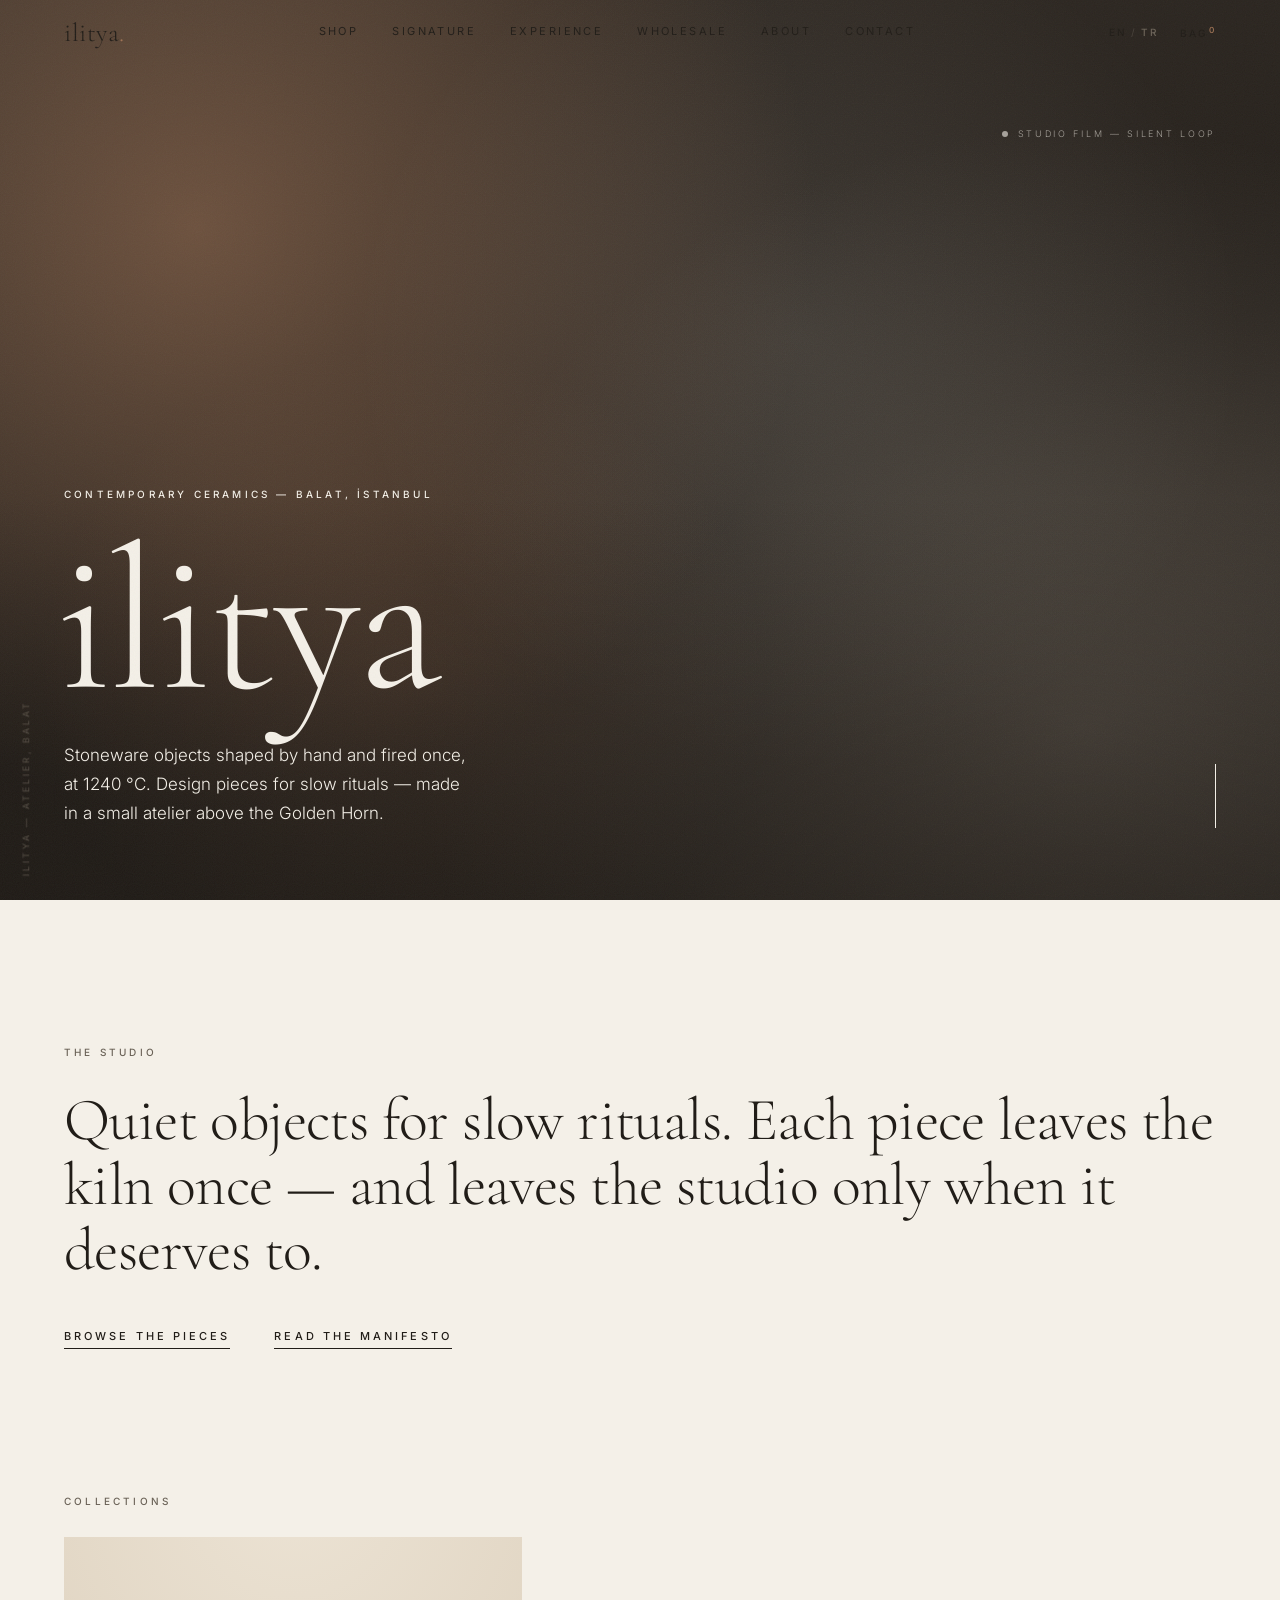
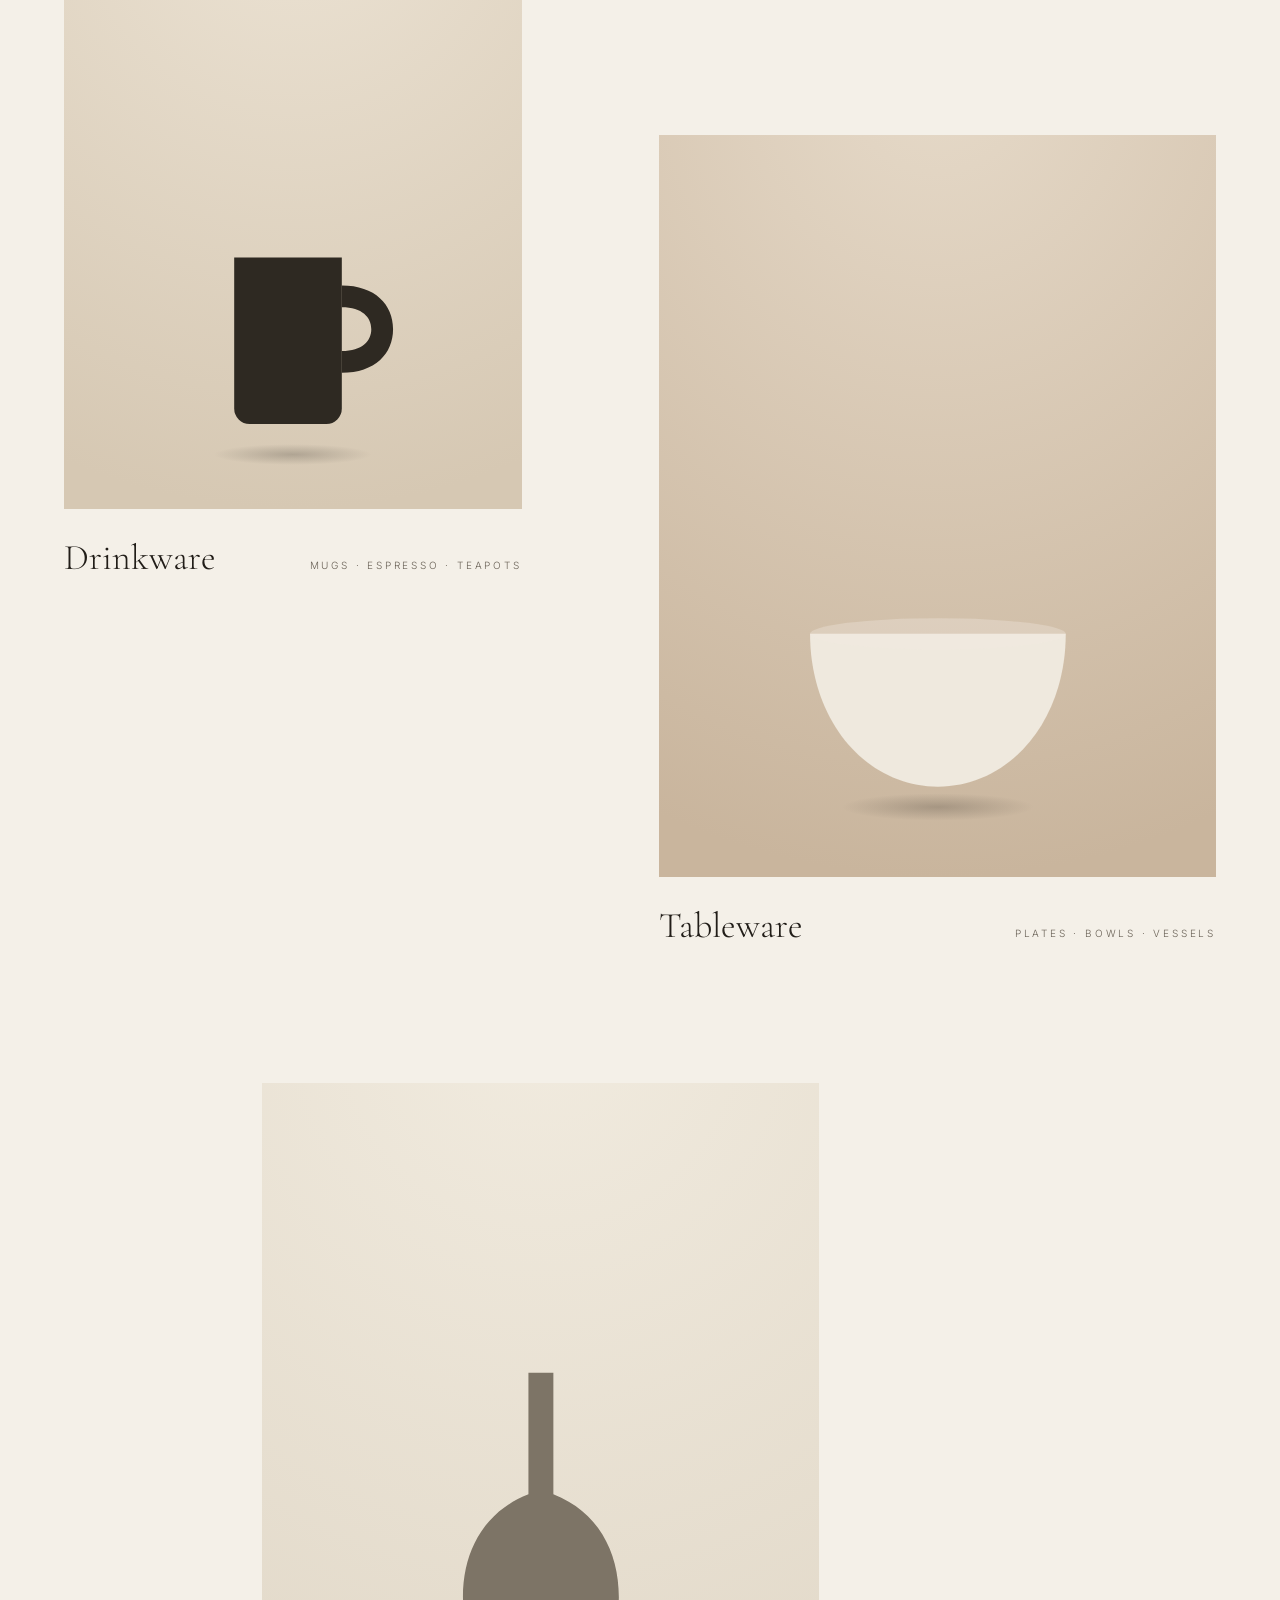
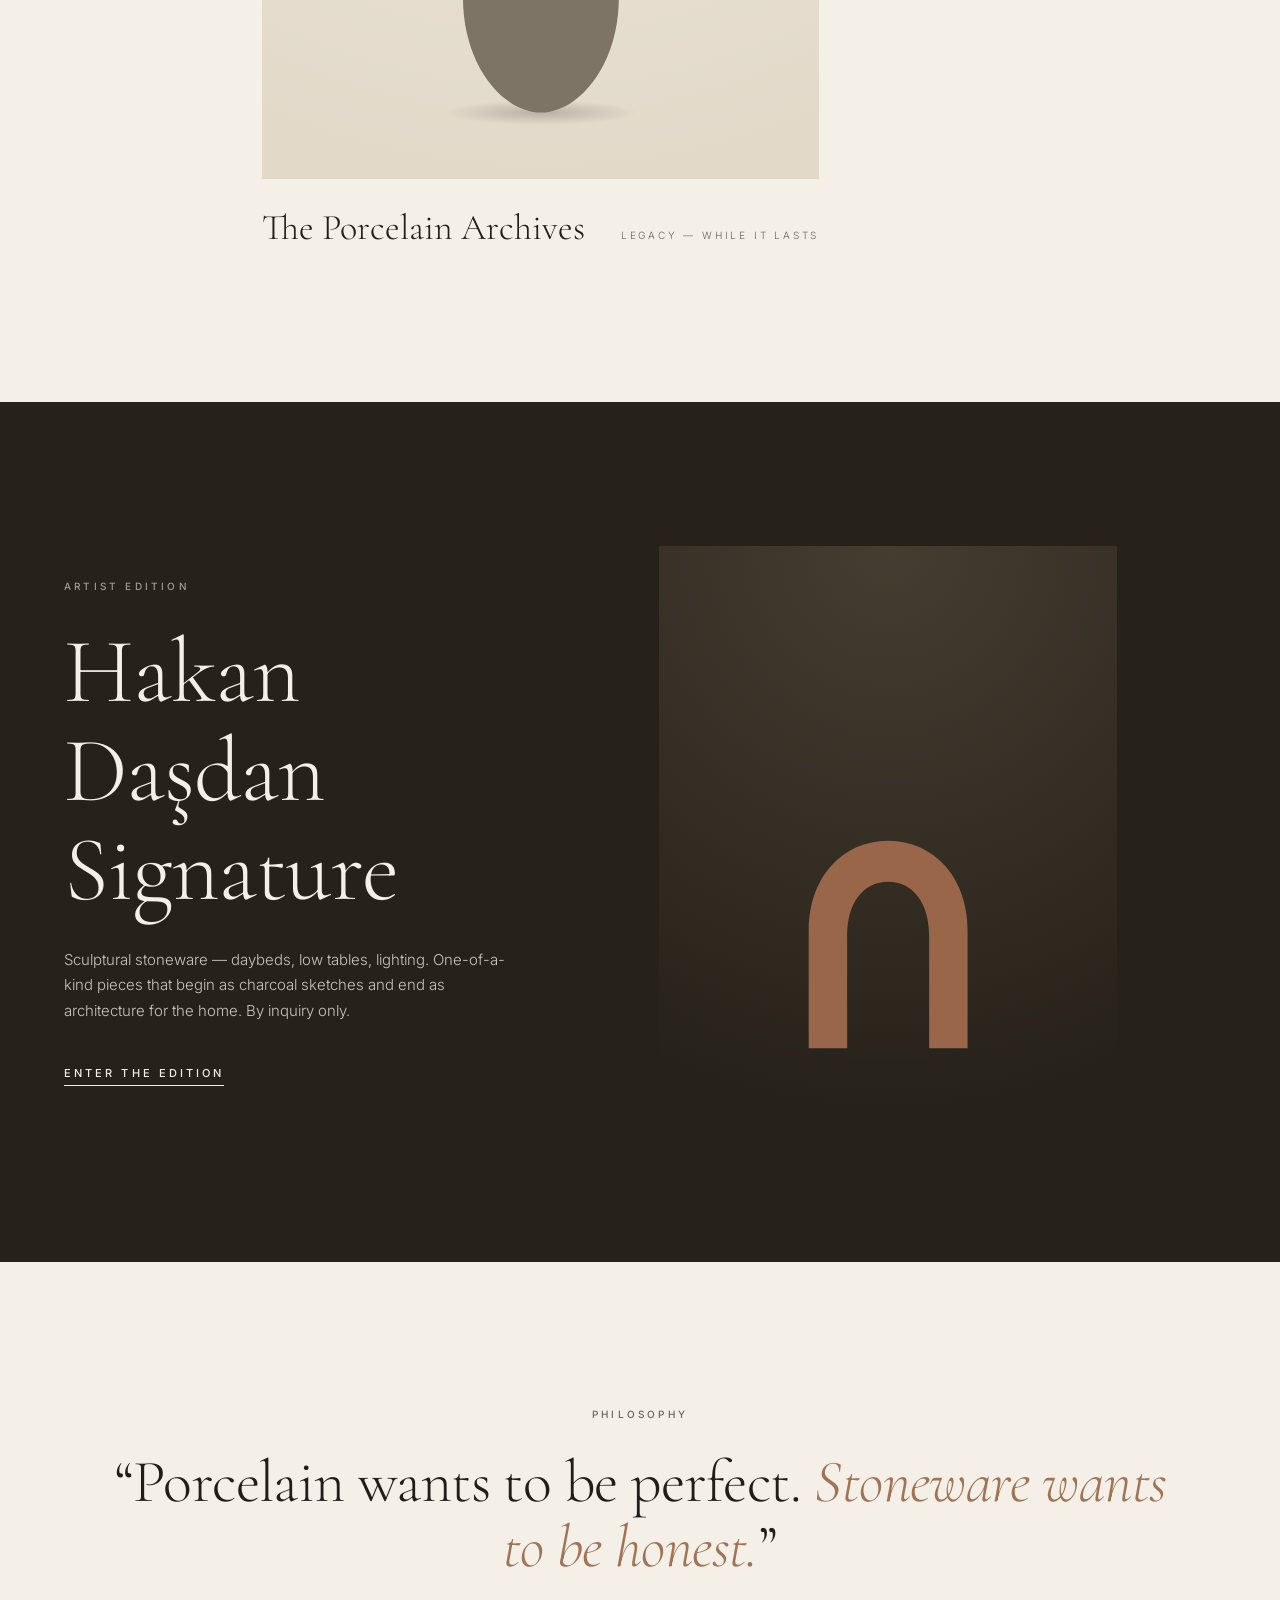
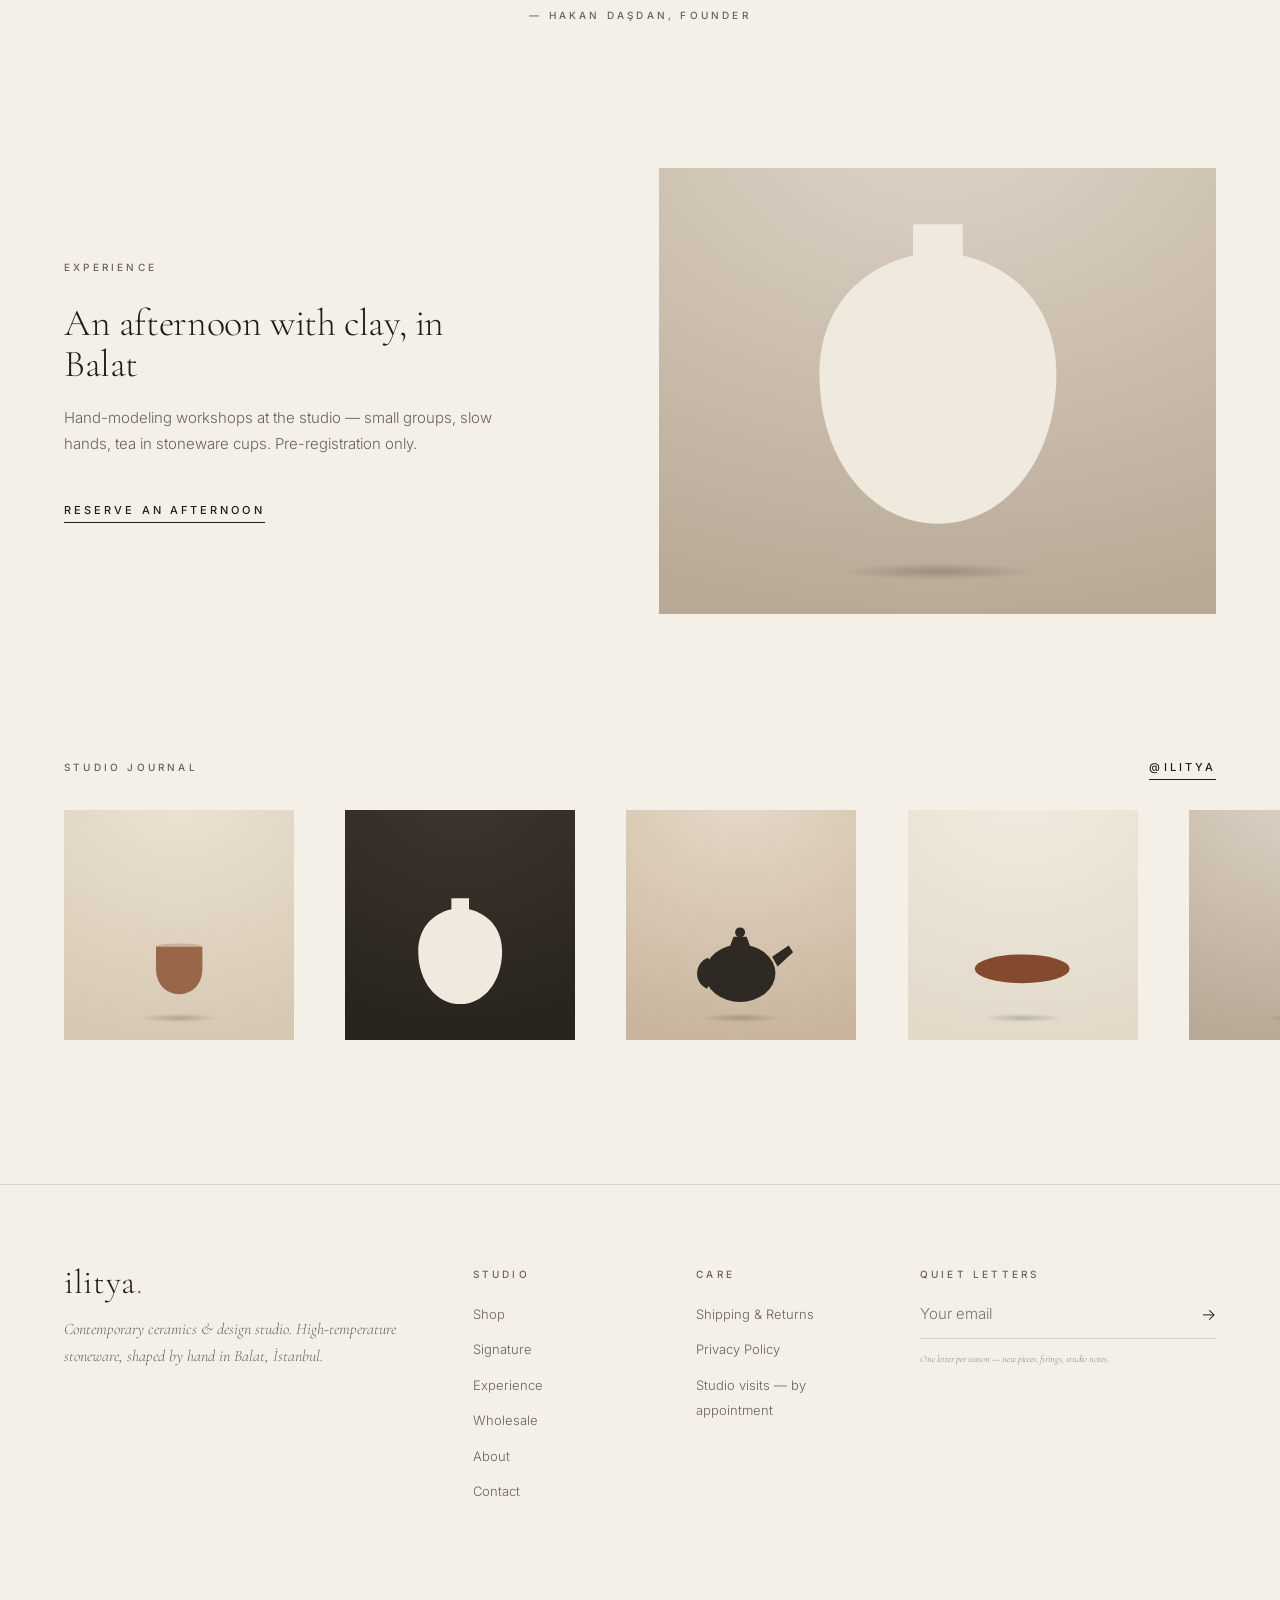
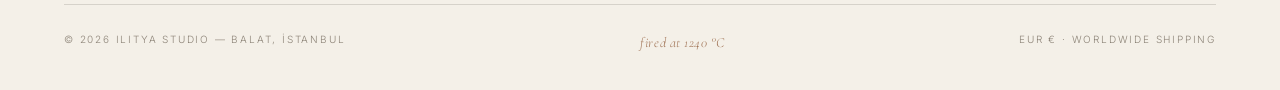
==== index.html @ 07dd9ddc "ilitya prototype — Japandi static site with custom cursor, scroll reveal, asymmetric shop grid Co-Au" ====
<!DOCTYPE html>
<html lang="en">
<head>
  <meta charset="utf-8">
  <meta name="viewport" content="width=device-width, initial-scale=1">
  <title>ilitya | Contemporary Ceramics &amp; Design Studio</title>
  <meta name="description" content="ilitya is a contemporary ceramics and design studio in Balat, İstanbul. High-temperature stoneware, shaped by hand and fired at 1240°C.">
  <link rel="icon" href="data:image/svg+xml,%3Csvg xmlns='http://www.w3.org/2000/svg' viewBox='0 0 64 64'%3E%3Crect width='64' height='64' rx='14' fill='%23211d18'/%3E%3Ccircle cx='32' cy='17' r='5' fill='%23f4f0e8'/%3E%3Crect x='27' y='29' width='10' height='23' rx='5' fill='%23f4f0e8'/%3E%3C/svg%3E">
  <link rel="preconnect" href="https://fonts.googleapis.com">
  <link rel="preconnect" href="https://fonts.gstatic.com" crossorigin>
  <link href="https://fonts.googleapis.com/css2?family=Cormorant+Garamond:ital,wght@0,300;0,400;0,500;1,300;1,400&family=Inter:wght@300;400;500&display=swap" rel="stylesheet">
  <link rel="stylesheet" href="css/style.css">
</head>
<body>

  <!-- vessel silhouettes — placeholder "photography", swap for real images later -->
  <svg width="0" height="0" style="position:absolute" aria-hidden="true">
    <defs>
      <symbol id="v-jar" viewBox="0 0 200 240"><path d="M84 22h32v20c38 9 60 38 60 76 0 56-34 96-76 96s-76-40-76-96c0-38 22-67 60-76z"/></symbol>
      <symbol id="v-bottle" viewBox="0 0 200 240"><path d="M92 12h16v78c28 11 42 36 42 66 0 44-26 74-50 74s-50-30-50-74c0-30 14-55 42-66z"/></symbol>
      <symbol id="v-bowl" viewBox="0 0 200 240"><path d="M18 116h164c0 56-36 98-82 98s-82-42-82-98z"/><ellipse cx="100" cy="116" rx="82" ry="10" opacity=".35"/></symbol>
      <symbol id="v-mug" viewBox="0 0 200 240"><path d="M54 76h84v118a12 12 0 0 1-12 12H66a12 12 0 0 1-12-12z"/><path d="M138 98c26 0 40 15 40 34s-14 34-40 34v-17c16 0 23-8 23-17s-7-17-23-17z"/></symbol>
      <symbol id="v-cup" viewBox="0 0 200 240"><path d="M58 110h84v40c0 28-18 46-42 46s-42-18-42-46z"/><ellipse cx="100" cy="110" rx="42" ry="6" opacity=".3"/></symbol>
      <symbol id="v-teapot" viewBox="0 0 200 240"><ellipse cx="98" cy="158" rx="64" ry="52"/><path d="M86 92h24l8 22H78z"/><circle cx="98" cy="84" r="9"/><path d="M156 128l30-20 8 12-28 26z"/><path d="M40 130c-24 8-28 44-2 56l8-13c-14-9-12-28 2-31z"/></symbol>
      <symbol id="v-plate" viewBox="0 0 200 240"><ellipse cx="100" cy="150" rx="86" ry="26"/><ellipse cx="100" cy="146" rx="52" ry="14" opacity=".3"/></symbol>
      <symbol id="v-arch" viewBox="0 0 200 240"><path d="M38 218v-92c0-42 27-70 62-70s62 28 62 70v92h-30v-88c0-26-13-42-32-42s-32 16-32 42v88z"/></symbol>
      <symbol id="v-totem" viewBox="0 0 200 240"><circle cx="100" cy="56" r="28"/><ellipse cx="100" cy="126" rx="44" ry="32"/><path d="M56 172h88l-12 54H68z"/></symbol>
      <symbol id="v-lamp" viewBox="0 0 200 240"><path d="M62 48h76l18 62H44z"/><rect x="93" y="110" width="14" height="76"/><path d="M58 186h84v16H58z"/></symbol>
      <symbol id="v-table" viewBox="0 0 200 240"><ellipse cx="100" cy="118" rx="20" ry="10"/><path d="M20 130h160v18H20z"/><rect x="38" y="148" width="16" height="60"/><rect x="146" y="148" width="16" height="60"/></symbol>
    </defs>
  </svg>

  <header class="site-header">
    <a class="brand" href="index.html">ilitya<i>.</i></a>
    <nav class="site-nav" aria-label="Primary">
      <a href="shop.html">Shop</a>
      <a href="signature.html">Signature</a>
      <a href="experience.html">Experience</a>
      <a href="wholesale.html">Wholesale</a>
      <a href="about.html">About</a>
      <a href="contact.html">Contact</a>
    </nav>
    <div class="header-right">
      <button class="lang" aria-label="Dili Türkçe olarak değiştir"><span class="on">EN</span><span class="sep">/</span><span>TR</span></button>
      <a class="bag" href="shop.html" aria-label="Bag, 0 items">Bag<sup>0</sup></a>
      <button class="menu-btn" aria-label="Menu" aria-expanded="false"><span></span><span></span></button>
    </div>
  </header>

  <div class="corner-mark">ilitya — atelier, balat</div>

  <main>

    <!-- hero: silent slow-motion studio film (CSS stand-in — replace the
         .hero-media layers with <video muted autoplay loop playsinline>) -->
    <section class="hero">
      <div class="hero-media" aria-hidden="true">
        <div class="layer l1"></div>
        <div class="layer l2"></div>
      </div>
      <span class="film-note">Studio film — silent loop</span>
      <div class="hero-inner">
        <span class="label kicker" data-reveal>Contemporary ceramics — Balat, İstanbul</span>
        <h1 data-reveal data-delay="150">ilitya</h1>
        <p class="hero-line" data-reveal data-delay="300">Stoneware objects shaped by hand and fired once, at 1240&nbsp;°C. Design pieces for slow rituals — made in a small atelier above the Golden Horn.</p>
      </div>
      <span class="scroll-hint" aria-hidden="true"></span>
    </section>

    <section class="section wrap">
      <span class="label kicker" data-reveal>The studio</span>
      <p class="display-m serif measure" data-reveal>Quiet objects for slow rituals. Each piece leaves the kiln once — and leaves the studio only when it deserves to.</p>
      <div class="cta-row" data-reveal data-delay="120">
        <a class="lnk" data-cursor="Explore" href="shop.html">Browse the pieces</a>
        <a class="lnk" data-cursor="Read" href="about.html">Read the manifesto</a>
      </div>
    </section>

    <section class="section wrap" style="padding-top:0">
      <span class="label kicker" data-reveal>Collections</span>
      <div class="collections">
        <a class="collection-card" data-cursor="View" href="shop.html" data-reveal>
          <figure>
            <span class="ph r-45 t2 c-ink" role="img" aria-label="handmade-stoneware-mug-drinkware-balat-istanbul"><svg viewBox="0 0 200 240" aria-hidden="true"><use href="#v-mug"/></svg></span>
            <figcaption><span class="name">Drinkware</span><span class="count">Mugs · Espresso · Teapots</span></figcaption>
          </figure>
        </a>
        <a class="collection-card" data-cursor="View" href="shop.html" data-reveal>
          <figure>
            <span class="ph r-34 t3 c-bone" role="img" aria-label="handmade-stoneware-serving-bowl-tableware-balat-istanbul"><svg viewBox="0 0 200 240" aria-hidden="true"><use href="#v-bowl"/></svg></span>
            <figcaption><span class="name">Tableware</span><span class="count">Plates · Bowls · Vessels</span></figcaption>
          </figure>
        </a>
        <a class="collection-card" data-cursor="View" href="shop.html" data-reveal>
          <figure>
            <span class="ph r-45 t1 c-stone" role="img" aria-label="porcelain-archive-bottle-vase-limited-stock-istanbul"><svg viewBox="0 0 200 240" aria-hidden="true"><use href="#v-bottle"/></svg></span>
            <figcaption><span class="name">The Porcelain Archives</span><span class="count">Legacy — while it lasts</span></figcaption>
          </figure>
        </a>
      </div>
    </section>

    <section class="band">
      <div class="band-grid wrap">
        <div class="band-copy" data-reveal>
          <span class="label kicker">Artist edition</span>
          <h2 class="display-l">Hakan Daşdan<br>Signature</h2>
          <p>Sculptural stoneware — daybeds, low tables, lighting. One-of-a-kind pieces that begin as charcoal sketches and end as architecture for the home. By inquiry only.</p>
          <a class="lnk" data-cursor="Explore" href="signature.html">Enter the edition</a>
        </div>
        <a class="band-fig" data-cursor="Explore" href="signature.html" data-reveal data-delay="150">
          <span class="ph r-45 c-clay" role="img" aria-label="hakan-dasdan-signature-stoneware-arch-sculpture-balat-istanbul"><svg viewBox="0 0 200 240" aria-hidden="true"><use href="#v-arch"/></svg></span>
        </a>
      </div>
    </section>

    <section class="section wrap quote">
      <span class="label kicker" data-reveal>Philosophy</span>
      <p class="display-m serif" data-reveal>“Porcelain wants to be perfect. <em>Stoneware wants to be honest.</em>”</p>
      <p class="who label" data-reveal data-delay="120">— Hakan Daşdan, founder</p>
    </section>

    <div class="ed-row alt">
      <a class="ed-fig piece-fig" data-cursor="Visit" href="experience.html" data-reveal>
        <span class="ph r-54 t4 c-bone" role="img" aria-label="hand-modeling-ceramics-workshop-balat-istanbul"><svg viewBox="0 0 200 240" aria-hidden="true"><use href="#v-jar"/></svg></span>
      </a>
      <div class="ed-copy" data-reveal data-delay="120">
        <span class="label kicker">Experience</span>
        <h2 class="display-s serif">An afternoon with clay, in Balat</h2>
        <p>Hand-modeling workshops at the studio — small groups, slow hands, tea in stoneware cups. Pre-registration only.</p>
        <div class="cta-row"><a class="lnk" data-cursor="Visit" href="experience.html">Reserve an afternoon</a></div>
      </div>
    </div>

    <section class="ig">
      <div class="ig-head">
        <span class="label">Studio journal</span>
        <a class="lnk" data-cursor="Open" href="https://instagram.com/ilitya" target="_blank" rel="noopener">@ilitya</a>
      </div>
      <div class="ig-strip">
        <span class="ph t2 c-clay" role="img" aria-label="stoneware-glaze-test-tiles-ilitya-studio" data-reveal><svg viewBox="0 0 200 240" aria-hidden="true"><use href="#v-cup"/></svg></span>
        <span class="ph t6 c-bone" role="img" aria-label="kiln-firing-night-1240-degrees-balat" data-reveal data-delay="80"><svg viewBox="0 0 200 240" aria-hidden="true"><use href="#v-jar"/></svg></span>
        <span class="ph t3 c-ink" role="img" aria-label="hand-thrown-stoneware-teapot-in-progress" data-reveal data-delay="160"><svg viewBox="0 0 200 240" aria-hidden="true"><use href="#v-teapot"/></svg></span>
        <span class="ph t1 c-rust" role="img" aria-label="stoneware-plates-drying-on-shelf-istanbul" data-reveal data-delay="240"><svg viewBox="0 0 200 240" aria-hidden="true"><use href="#v-plate"/></svg></span>
        <span class="ph t4 c-bone" role="img" aria-label="charcoal-sketch-of-stoneware-totem" data-reveal data-delay="320"><svg viewBox="0 0 200 240" aria-hidden="true"><use href="#v-totem"/></svg></span>
        <span class="ph t2 c-olive" role="img" aria-label="stoneware-carafe-olive-glaze-balat-studio" data-reveal data-delay="400"><svg viewBox="0 0 200 240" aria-hidden="true"><use href="#v-bottle"/></svg></span>
      </div>
    </section>

  </main>

  <footer class="site-footer">
    <div class="footer-grid">
      <div class="footer-brand">
        <a class="brand" href="index.html">ilitya<i>.</i></a>
        <p>Contemporary ceramics &amp; design studio. High-temperature stoneware, shaped by hand in Balat, İstanbul.</p>
      </div>
      <nav class="f-col" aria-label="Studio">
        <span class="label">Studio</span>
        <ul>
          <li><a href="shop.html">Shop</a></li>
          <li><a href="signature.html">Signature</a></li>
          <li><a href="experience.html">Experience</a></li>
          <li><a href="wholesale.html">Wholesale</a></li>
          <li><a href="about.html">About</a></li>
          <li><a href="contact.html">Contact</a></li>
        </ul>
      </nav>
      <nav class="f-col" aria-label="Care">
        <span class="label">Care</span>
        <ul>
          <li><a href="#">Shipping &amp; Returns</a></li>
          <li><a href="#">Privacy Policy</a></li>
          <li><a href="contact.html">Studio visits — by appointment</a></li>
        </ul>
      </nav>
      <div class="newsletter">
        <label class="label" for="nl">Quiet letters</label>
        <form data-proto>
          <div class="nl-row">
            <input id="nl" type="email" placeholder="Your email" required>
            <button aria-label="Subscribe">&rarr;</button>
          </div>
          <small class="form-note">One letter per season — new pieces, firings, studio notes.</small>
        </form>
      </div>
    </div>
    <div class="footer-base">
      <span>© <span data-year>2026</span> ilitya studio — Balat, İstanbul</span>
      <span class="sig">fired at 1240 °C</span>
      <span>EUR € · Worldwide shipping</span>
    </div>
  </footer>

  <script src="js/analytics.js"></script>
  <script src="js/main.js"></script>
</body>
</html>
---- css/style.css ----
/* ============================================================
   ilitya — contemporary ceramics & design studio
   Japandi / quiet luxury · mobile-first prototype stylesheet
   ============================================================ */

:root {
  --bone: #f4f0e8;
  --bone-2: #ece6da;
  --paper: #f1ece1;
  --ink: #211d18;
  --ink-soft: #6a6257;
  --clay: #a07355;
  --stone: #8d8478;
  --line: rgba(33, 29, 24, 0.14);

  --serif: "Cormorant Garamond", "Times New Roman", Georgia, serif;
  --sans: "Inter", system-ui, -apple-system, sans-serif;

  --ease: cubic-bezier(0.22, 0.61, 0.21, 1);
  --gutter: clamp(20px, 5vw, 72px);
  --section: clamp(96px, 16vh, 200px);
}

/* ---------- reset ---------- */

*, *::before, *::after { box-sizing: border-box; margin: 0; padding: 0; }

html {
  scroll-behavior: smooth;
  -webkit-text-size-adjust: 100%;
}

body {
  font-family: var(--sans);
  font-weight: 300;
  font-size: 15px;
  line-height: 1.7;
  color: var(--ink);
  background: var(--bone);
  -webkit-font-smoothing: antialiased;
  overflow-x: hidden;
}

/* film-grain wash over everything */
body::after {
  content: "";
  position: fixed;
  inset: 0;
  z-index: 200;
  pointer-events: none;
  opacity: 0.05;
  background-image: url("data:image/svg+xml,%3Csvg xmlns='http://www.w3.org/2000/svg' width='160' height='160'%3E%3Cfilter id='n'%3E%3CfeTurbulence type='fractalNoise' baseFrequency='0.9' numOctaves='2'/%3E%3C/filter%3E%3Crect width='160' height='160' filter='url(%23n)'/%3E%3C/svg%3E");
}

img, svg, video { display: block; max-width: 100%; }

a {
  color: inherit;
  text-decoration: none;
}

button {
  font: inherit;
  color: inherit;
  background: none;
  border: 0;
  cursor: pointer;
}

::selection { background: var(--clay); color: var(--bone); }

/* ---------- type ---------- */

h1, h2, h3, .serif {
  font-family: var(--serif);
  font-weight: 300;
  line-height: 1.08;
  letter-spacing: -0.01em;
}

.display-xl { font-size: clamp(44px, 11vw, 130px); }
.display-l  { font-size: clamp(36px, 7.5vw, 92px); }
.display-m  { font-size: clamp(28px, 5vw, 60px); }
.display-s  { font-size: clamp(22px, 3.4vw, 38px); }

.label {
  font-family: var(--sans);
  font-size: 10px;
  font-weight: 500;
  letter-spacing: 0.32em;
  text-transform: uppercase;
  color: var(--ink-soft);
}

.lede {
  font-family: var(--serif);
  font-size: clamp(19px, 2.6vw, 27px);
  font-style: italic;
  line-height: 1.5;
  color: var(--ink-soft);
}

.measure { max-width: 34em; }

/* animated underline link */
.lnk {
  position: relative;
  display: inline-block;
  padding-bottom: 3px;
  font-size: 11px;
  font-weight: 500;
  letter-spacing: 0.28em;
  text-transform: uppercase;
}
.lnk::after {
  content: "";
  position: absolute;
  left: 0; bottom: 0;
  width: 100%; height: 1px;
  background: currentColor;
  transform-origin: left;
  transition: transform 0.5s var(--ease);
}
.lnk:hover::after { transform: scaleX(0.4); }

/* ---------- layout primitives ---------- */

.wrap { padding-left: var(--gutter); padding-right: var(--gutter); }
.section { padding-top: var(--section); padding-bottom: var(--section); }
.section-tight { padding-top: calc(var(--section) * 0.55); padding-bottom: calc(var(--section) * 0.55); }

.kicker { display: block; margin-bottom: clamp(20px, 3vh, 36px); }

hr.quiet {
  border: 0;
  border-top: 1px solid var(--line);
  margin: 0 var(--gutter);
}

/* ---------- header ---------- */

.site-header {
  position: fixed;
  top: 0; left: 0; right: 0;
  z-index: 100;
  display: flex;
  align-items: center;
  justify-content: space-between;
  gap: 24px;
  padding: 20px var(--gutter);
  transition: background 0.5s var(--ease), padding 0.5s var(--ease), box-shadow 0.5s var(--ease);
}
.site-header.is-scrolled {
  padding-top: 12px;
  padding-bottom: 12px;
  background: color-mix(in srgb, var(--bone) 88%, transparent);
  -webkit-backdrop-filter: blur(14px);
  backdrop-filter: blur(14px);
}

.brand {
  font-family: var(--serif);
  font-size: 26px;
  letter-spacing: 0.02em;
  line-height: 1;
}
.brand i {
  font-style: normal;
  color: var(--clay);
}

.site-nav { display: none; }

.header-right {
  display: flex;
  align-items: center;
  gap: 22px;
}

.lang {
  font-size: 10px;
  font-weight: 500;
  letter-spacing: 0.2em;
  color: var(--ink-soft);
}
.lang .on { color: var(--ink); }
.lang .sep { margin: 0 4px; opacity: 0.4; }

.bag {
  font-size: 10px;
  font-weight: 500;
  letter-spacing: 0.2em;
  text-transform: uppercase;
}
.bag sup { color: var(--clay); margin-left: 2px; }

.menu-btn {
  position: relative;
  z-index: 110;
  width: 30px;
  height: 16px;
  display: grid;
  align-content: space-between;
}
.menu-btn span {
  display: block;
  height: 1px;
  background: var(--ink);
  transition: transform 0.45s var(--ease);
  transform-origin: center;
}
.nav-open .menu-btn span:first-child { transform: translateY(7.5px) rotate(45deg); }
.nav-open .menu-btn span:last-child  { transform: translateY(-7.5px) rotate(-45deg); }

/* mobile nav overlay */
@media (max-width: 919px) {
  .site-nav {
    position: fixed;
    inset: 0;
    z-index: 105;
    display: flex;
    flex-direction: column;
    justify-content: center;
    gap: 6px;
    padding: 0 var(--gutter);
    background: var(--bone);
    opacity: 0;
    visibility: hidden;
    transition: opacity 0.5s var(--ease), visibility 0.5s;
  }
  .nav-open .site-nav { opacity: 1; visibility: visible; }
  .site-nav a {
    font-family: var(--serif);
    font-size: clamp(34px, 9vw, 52px);
    line-height: 1.25;
    opacity: 0;
    transform: translateY(18px);
    transition: opacity 0.6s var(--ease), transform 0.6s var(--ease);
  }
  .nav-open .site-nav a { opacity: 1; transform: none; }
  .nav-open .site-nav a:nth-child(2) { transition-delay: 0.05s; }
  .nav-open .site-nav a:nth-child(3) { transition-delay: 0.1s; }
  .nav-open .site-nav a:nth-child(4) { transition-delay: 0.15s; }
  .nav-open .site-nav a:nth-child(5) { transition-delay: 0.2s; }
  .nav-open .site-nav a:nth-child(6) { transition-delay: 0.25s; }
  .site-nav a[aria-current="page"] { color: var(--clay); }
  .nav-open { overflow: hidden; }
}

@media (min-width: 920px) {
  .menu-btn { display: none; }
  .site-nav {
    display: flex;
    gap: 34px;
  }
  .site-nav a {
    font-size: 11px;
    font-weight: 400;
    letter-spacing: 0.22em;
    text-transform: uppercase;
    position: relative;
    padding-bottom: 3px;
  }
  .site-nav a::after {
    content: "";
    position: absolute;
    left: 0; bottom: 0;
    width: 100%; height: 1px;
    background: currentColor;
    transform: scaleX(0);
    transform-origin: left;
    transition: transform 0.4s var(--ease);
  }
  .site-nav a:hover::after,
  .site-nav a[aria-current="page"]::after { transform: scaleX(1); }
}

/* corner signature mark (de cotiis nod) — desktop only */
.corner-mark {
  position: fixed;
  left: 18px;
  bottom: 24px;
  z-index: 90;
  display: none;
  writing-mode: vertical-rl;
  transform: rotate(180deg);
  font-size: 9px;
  font-weight: 500;
  letter-spacing: 0.34em;
  text-transform: uppercase;
  color: var(--ink-soft);
  opacity: 0.65;
}
@media (min-width: 1100px) { .corner-mark { display: block; } }

/* ---------- custom cursor ---------- */

.cursor {
  position: fixed;
  top: 0; left: 0;
  z-index: 300;
  pointer-events: none;
  display: none;
}
.has-cursor .cursor { display: block; }
.cursor-dot {
  position: absolute;
  top: -4px; left: -4px;
  width: 8px; height: 8px;
  border-radius: 50%;
  background: var(--ink);
  opacity: 0.85;
  transition: transform 0.4s var(--ease), opacity 0.4s;
}
.cursor.is-hover .cursor-dot { transform: scale(2.2); opacity: 0.55; }
.cursor-label {
  position: absolute;
  top: 14px; left: 14px;
  padding: 9px 16px;
  border-radius: 99px;
  background: var(--ink);
  color: var(--bone);
  font-size: 10px;
  font-weight: 500;
  letter-spacing: 0.26em;
  text-transform: uppercase;
  white-space: nowrap;
  opacity: 0;
  transform: scale(0.7);
  transform-origin: top left;
  transition: opacity 0.35s var(--ease), transform 0.35s var(--ease);
}
.cursor.has-label .cursor-label { opacity: 1; transform: scale(1); }
.cursor.has-label .cursor-dot { transform: scale(0); }

/* the dot replaces the native cursor entirely; only the
   text I-beam survives, inside form fields */
.has-cursor,
.has-cursor * { cursor: none; }
.has-cursor input,
.has-cursor textarea { cursor: text; }

/* hidden until the pointer first moves, and when it leaves the window */
.cursor { opacity: 0; transition: opacity 0.3s; }
.cursor.is-active { opacity: 1; }

/* ---------- reveal on scroll ---------- */

.js [data-reveal] {
  opacity: 0;
  transform: translateY(34px);
  transition: opacity 1s var(--ease), transform 1s var(--ease);
}
.js [data-reveal].is-in {
  opacity: 1;
  transform: none;
}

@media (prefers-reduced-motion: reduce) {
  html { scroll-behavior: auto; }
  *, *::before, *::after { animation: none !important; transition: none !important; }
  .js [data-reveal] { opacity: 1; transform: none; }
}

/* ---------- hero (home) ---------- */

.hero {
  position: relative;
  min-height: 100svh;
  display: grid;
  align-content: end;
  padding: 0 var(--gutter) clamp(40px, 8vh, 90px);
  overflow: hidden;
  color: var(--bone);
}

/* stand-in for the silent slow-motion studio film —
   replace .hero-media contents with a real <video muted autoplay loop playsinline> */
.hero-media {
  position: absolute;
  inset: 0;
  background: #2b2620;
}
.hero-media .layer {
  position: absolute;
  inset: -12%;
}
.hero-media .l1 {
  background:
    radial-gradient(60% 80% at 22% 30%, rgba(160, 115, 85, 0.55), transparent 65%),
    radial-gradient(70% 90% at 78% 75%, rgba(141, 132, 120, 0.4), transparent 60%),
    linear-gradient(160deg, #38312a 0%, #241f1a 55%, #2e2822 100%);
  animation: drift 26s var(--ease) infinite alternate;
}
.hero-media .l2 {
  background:
    radial-gradient(40% 55% at 60% 40%, rgba(244, 240, 232, 0.10), transparent 70%),
    radial-gradient(35% 45% at 35% 70%, rgba(160, 115, 85, 0.22), transparent 65%);
  animation: drift 34s var(--ease) infinite alternate-reverse;
}
@keyframes drift {
  from { transform: translate3d(-2.5%, -1.5%, 0) scale(1.04); }
  to   { transform: translate3d(2.5%, 2%, 0) scale(1.1); }
}
.hero-media::after {
  content: "";
  position: absolute;
  inset: 0;
  background: linear-gradient(to top, rgba(26, 22, 18, 0.55), transparent 45%);
}

.hero-inner { position: relative; }

.hero .film-note {
  position: absolute;
  top: clamp(90px, 14vh, 140px);
  right: var(--gutter);
  display: flex;
  align-items: center;
  gap: 10px;
  font-size: 9px;
  letter-spacing: 0.3em;
  text-transform: uppercase;
  opacity: 0.6;
}
.hero .film-note::before {
  content: "";
  width: 6px; height: 6px;
  border-radius: 50%;
  background: currentColor;
  animation: pulse 2.4s ease-in-out infinite;
}
@keyframes pulse { 50% { opacity: 0.25; } }

.hero h1 {
  font-size: clamp(64px, 16vw, 210px);
  line-height: 0.9;
  letter-spacing: -0.02em;
  margin-left: -0.04em;
}
.hero .hero-line {
  margin-top: clamp(18px, 3vh, 30px);
  max-width: 24em;
  font-size: clamp(14px, 1.6vw, 17px);
  font-weight: 300;
  opacity: 0.85;
}
.hero .label { color: inherit; opacity: 0.7; }

.scroll-hint {
  position: absolute;
  bottom: clamp(40px, 8vh, 90px);
  right: var(--gutter);
  width: 1px;
  height: 64px;
  background: rgba(244, 240, 232, 0.4);
  overflow: hidden;
  display: none;
}
.scroll-hint::after {
  content: "";
  position: absolute;
  inset: 0;
  background: var(--bone);
  animation: hint 2.2s var(--ease) infinite;
}
@keyframes hint {
  from { transform: translateY(-100%); }
  to   { transform: translateY(100%); }
}
@media (min-width: 920px) { .scroll-hint { display: block; } }

/* subpage hero (text only) */
.page-hero {
  padding-top: clamp(140px, 24vh, 260px);
  padding-bottom: clamp(40px, 8vh, 90px);
}
.page-hero p {
  margin-top: clamp(20px, 3vh, 34px);
}

/* ---------- placeholder "photography" ---------- */
/* toned grounds with vessel silhouettes — swap for real images later */

.ph {
  position: relative;
  overflow: hidden;
  display: grid;
  place-items: end center;
  background:
    radial-gradient(130% 110% at 50% -10%, var(--ph-hi, #efe9dd), var(--ph-bg, #ddd2c2));
}
.ph::before {
  /* soft ground shadow under the piece */
  content: "";
  position: absolute;
  bottom: 7%;
  left: 50%;
  width: 48%;
  height: 5%;
  transform: translateX(-50%);
  border-radius: 50%;
  background: radial-gradient(50% 50% at 50% 50%, rgba(33, 29, 24, 0.22), transparent 72%);
}
.ph svg {
  position: relative;
  width: var(--ph-size, 56%);
  height: auto;
  margin-bottom: 9%;
  color: var(--ph-fill, #2e2922);
  fill: currentColor;
  transition: transform 1.1s var(--ease);
}
a:hover .ph svg,
.ph:hover svg { transform: translateY(-8px); }

/* tonal grounds */
.ph.t1 { --ph-hi: #f1ebdf; --ph-bg: #e2d9c9; }
.ph.t2 { --ph-hi: #ece3d4; --ph-bg: #d6c8b3; }
.ph.t3 { --ph-hi: #e6dac9; --ph-bg: #c9b59d; }
.ph.t4 { --ph-hi: #ddd3c6; --ph-bg: #b9aa97; }
.ph.t5 { --ph-hi: #d8d2c8; --ph-bg: #aaa294; }
.ph.t6 { --ph-hi: #3d362e; --ph-bg: #28231d; }

/* glaze colours */
.ph.c-ink   { --ph-fill: #2e2922; }
.ph.c-clay  { --ph-fill: #99664a; }
.ph.c-bone  { --ph-fill: #efe9de; }
.ph.c-olive { --ph-fill: #6e6a55; }
.ph.c-rust  { --ph-fill: #84492e; }
.ph.c-stone { --ph-fill: #7d7466; }

/* aspect ratios */
.r-45 { aspect-ratio: 4 / 5; }
.r-34 { aspect-ratio: 3 / 4; }
.r-11 { aspect-ratio: 1 / 1; }
.r-54 { aspect-ratio: 5 / 4; }
.r-169 { aspect-ratio: 16 / 9; }
.r-916 { aspect-ratio: 9 / 16; }

/* ---------- home: collections ---------- */

.collections {
  display: grid;
  gap: clamp(56px, 10vh, 120px);
}
.collection-card { display: block; }
.collection-card figcaption {
  display: flex;
  align-items: baseline;
  justify-content: space-between;
  gap: 16px;
  margin-top: 18px;
}
.collection-card .name {
  font-family: var(--serif);
  font-size: clamp(24px, 3vw, 36px);
}
.collection-card .count {
  font-size: 10px;
  letter-spacing: 0.28em;
  text-transform: uppercase;
  color: var(--ink-soft);
}

@media (min-width: 920px) {
  .collections {
    grid-template-columns: repeat(12, 1fr);
    column-gap: clamp(24px, 3vw, 56px);
    row-gap: 0;
  }
  .collection-card:nth-child(1) { grid-column: 1 / 6; }
  .collection-card:nth-child(2) { grid-column: 7 / 13; margin-top: 22vh; }
  .collection-card:nth-child(3) { grid-column: 3 / 9; margin-top: 14vh; }
}

/* ---------- home: signature band ---------- */

.band {
  position: relative;
  color: var(--bone);
  background: #262119;
  overflow: hidden;
}
.band .ph { background: radial-gradient(120% 100% at 50% 0%, #463d31, #262119); }
.band .label { color: var(--bone); opacity: 0.6; }

.band-grid {
  display: grid;
  gap: clamp(36px, 6vh, 64px);
  padding-top: var(--section);
  padding-bottom: var(--section);
}
@media (min-width: 920px) {
  .band-grid {
    grid-template-columns: repeat(12, 1fr);
    column-gap: clamp(24px, 3vw, 56px);
    align-items: center;
  }
  .band-grid > .band-copy { grid-column: 1 / 6; }
  .band-grid > .band-fig  { grid-column: 7 / 12; }
}
.band-copy p { margin: clamp(18px, 3vh, 30px) 0 clamp(26px, 4vh, 44px); max-width: 30em; opacity: 0.8; }

/* ---------- quote ---------- */

.quote {
  text-align: center;
}
.quote .display-m { max-width: 18em; margin: 0 auto; }
.quote .who { margin-top: 28px; }

/* ---------- shop ---------- */

.filters {
  display: flex;
  flex-wrap: wrap;
  gap: 14px 30px;
  padding: 0 var(--gutter) clamp(40px, 7vh, 80px);
}
.filters button {
  font-size: 11px;
  font-weight: 400;
  letter-spacing: 0.24em;
  text-transform: uppercase;
  color: var(--ink-soft);
  padding-bottom: 4px;
  position: relative;
  transition: color 0.4s;
}
.filters button::after {
  content: "";
  position: absolute;
  left: 0; bottom: 0;
  width: 100%; height: 1px;
  background: var(--ink);
  transform: scaleX(0);
  transform-origin: left;
  transition: transform 0.45s var(--ease);
}
.filters button:hover { color: var(--ink); }
.filters button.is-active { color: var(--ink); }
.filters button.is-active::after { transform: scaleX(1); }

.shop-grid {
  display: grid;
  gap: clamp(48px, 8vh, 96px) 5vw;
  padding: 0 var(--gutter) var(--section);
}

.product { display: block; }
.product.is-hidden { display: none; }
.product figcaption {
  margin-top: 14px;
  display: flex;
  justify-content: space-between;
  align-items: baseline;
  gap: 14px;
}
.product .name {
  font-family: var(--serif);
  font-size: 19px;
  font-weight: 400;
}
.product .price {
  font-size: 11px;
  letter-spacing: 0.14em;
  color: var(--ink-soft);
  white-space: nowrap;
}
.product .price.sold {
  font-family: var(--serif);
  font-style: italic;
  font-size: 14px;
  letter-spacing: 0.02em;
  color: var(--clay);
}
.product .tag {
  display: block;
  margin-top: 2px;
  font-size: 9px;
  letter-spacing: 0.3em;
  text-transform: uppercase;
  color: var(--stone);
}

/* asymmetric, curated rhythm — mobile: alternating widths & offsets */
.product:nth-child(3n + 2) { width: 74%; margin-left: auto; }
.product:nth-child(3n)     { width: 82%; }

@media (min-width: 920px) {
  .shop-grid {
    grid-template-columns: repeat(12, 1fr);
    column-gap: clamp(24px, 3vw, 56px);
    row-gap: 0;
  }
  .product,
  .product:nth-child(3n + 2),
  .product:nth-child(3n) { width: auto; margin-left: 0; }

  .product { margin-bottom: clamp(70px, 12vh, 150px); }

  /* curated 6-step placement cycle */
  .product:nth-child(6n + 1) { grid-column: 1 / 5; }
  .product:nth-child(6n + 2) { grid-column: 7 / 12; margin-top: 16vh; }
  .product:nth-child(6n + 3) { grid-column: 2 / 6;  margin-top: -6vh; }
  .product:nth-child(6n + 4) { grid-column: 8 / 13; margin-top: 10vh; }
  .product:nth-child(6n + 5) { grid-column: 4 / 8;  margin-top: -4vh; }
  .product:nth-child(6n)     { grid-column: 9 / 13; margin-top: 14vh; }
}

/* ---------- signature ---------- */

.piece {
  display: grid;
  gap: 26px;
  padding: 0 var(--gutter);
  margin-bottom: var(--section);
}
.piece-fig {
  position: relative;
  display: block;
}
/* hover-to-sketch: photo layer fades out, charcoal layer fades in */
.piece-fig .sketch {
  position: absolute;
  inset: 0;
  opacity: 0;
  transition: opacity 0.9s var(--ease);
  display: grid;
  place-items: end center;
  background:
    radial-gradient(130% 110% at 50% -10%, #f5f1e7, var(--paper));
}
.piece-fig .sketch::before {
  content: "";
  position: absolute;
  bottom: 7%; left: 50%;
  width: 48%; height: 4%;
  transform: translateX(-50%);
  border-radius: 50%;
  background: radial-gradient(50% 50% at 50% 50%, rgba(33,29,24,0.14), transparent 72%);
}
.piece-fig .sketch svg {
  position: relative;
  width: var(--ph-size, 56%);
  height: auto;
  margin-bottom: 9%;
  fill: none;
  stroke: #3a342c;
  stroke-width: 2.5;
  stroke-linejoin: round;
  stroke-dasharray: 7 3;
  opacity: 0.85;
}
.piece-fig .sketch .note {
  position: absolute;
  top: 18px;
  right: 20px;
  font-family: var(--serif);
  font-style: italic;
  font-size: 14px;
  color: var(--ink-soft);
}
.piece-fig:hover .sketch,
.piece-fig:focus-visible .sketch { opacity: 1; }

.piece-meta .num {
  font-family: var(--serif);
  font-style: italic;
  font-size: 15px;
  color: var(--clay);
}
.piece-meta h2 { margin: 10px 0 14px; }
.piece-meta .spec {
  font-size: 11px;
  letter-spacing: 0.2em;
  text-transform: uppercase;
  color: var(--ink-soft);
  line-height: 2.2;
}
.piece-meta p { max-width: 28em; margin: 18px 0 30px; color: var(--ink-soft); }

@media (min-width: 920px) {
  .piece {
    grid-template-columns: repeat(12, 1fr);
    column-gap: clamp(24px, 3vw, 56px);
    align-items: end;
  }
  .piece .piece-fig  { grid-column: 1 / 8; }
  .piece .piece-meta { grid-column: 9 / 13; padding-bottom: 4vh; }
  .piece.alt .piece-fig  { grid-column: 6 / 13; grid-row: 1; }
  .piece.alt .piece-meta { grid-column: 1 / 5;  grid-row: 1; }
}

/* ---------- editorial rows (about / experience / wholesale) ---------- */

.ed-row {
  display: grid;
  gap: 28px;
  padding: 0 var(--gutter);
  margin-bottom: var(--section);
}
.ed-row .ed-copy h2 { margin-bottom: 20px; }
.ed-row .ed-copy p { max-width: 30em; color: var(--ink-soft); }
.ed-row .ed-copy p + p { margin-top: 1em; }

@media (min-width: 920px) {
  .ed-row {
    grid-template-columns: repeat(12, 1fr);
    column-gap: clamp(24px, 3vw, 56px);
    align-items: center;
  }
  .ed-row .ed-fig  { grid-column: 1 / 7; }
  .ed-row .ed-copy { grid-column: 8 / 13; }
  .ed-row.alt .ed-fig  { grid-column: 7 / 13; grid-row: 1; }
  .ed-row.alt .ed-copy { grid-column: 1 / 6;  grid-row: 1; }
}

/* numbered steps */
.steps {
  display: grid;
  gap: clamp(40px, 7vh, 70px);
  padding: 0 var(--gutter);
}
.step .n {
  font-family: var(--serif);
  font-style: italic;
  font-size: 15px;
  color: var(--clay);
}
.step h3 { font-size: clamp(22px, 2.6vw, 30px); margin: 8px 0 12px; }
.step p { max-width: 26em; color: var(--ink-soft); }
@media (min-width: 920px) {
  .steps { grid-template-columns: repeat(3, 1fr); column-gap: clamp(24px, 3vw, 56px); }
  .step:nth-child(2) { margin-top: 9vh; }
  .step:nth-child(3) { margin-top: 18vh; }
}

/* manifesto */
.manifesto p {
  font-family: var(--serif);
  font-size: clamp(26px, 4.6vw, 54px);
  line-height: 1.25;
  max-width: 21em;
}
.manifesto p + p { margin-top: clamp(40px, 8vh, 90px); }
.manifesto em,
.quote em { font-style: italic; color: var(--clay); }

/* fact list (packaging, details) */
.facts {
  display: grid;
  gap: 0;
  border-top: 1px solid var(--line);
}
.fact {
  display: grid;
  gap: 6px;
  padding: 26px 0;
  border-bottom: 1px solid var(--line);
}
.fact .f-t { font-family: var(--serif); font-size: 21px; }
.fact .f-d { color: var(--ink-soft); max-width: 36em; }
@media (min-width: 920px) {
  .fact { grid-template-columns: 1fr 2fr; align-items: baseline; }
}

/* ---------- forms ---------- */

.form {
  display: grid;
  gap: 38px;
  max-width: 680px;
}
.field { display: grid; gap: 10px; }
.field label {
  font-size: 10px;
  font-weight: 500;
  letter-spacing: 0.3em;
  text-transform: uppercase;
  color: var(--ink-soft);
}
.field input,
.field select,
.field textarea {
  font: inherit;
  font-weight: 300;
  color: var(--ink);
  background: transparent;
  border: 0;
  border-bottom: 1px solid var(--line);
  border-radius: 0;
  padding: 6px 0 12px;
  transition: border-color 0.4s;
  appearance: none;
  -webkit-appearance: none;
}
.field select {
  background-image: url("data:image/svg+xml,%3Csvg xmlns='http://www.w3.org/2000/svg' width='10' height='6'%3E%3Cpath d='M0 0l5 6 5-6' fill='%236a6257'/%3E%3C/svg%3E");
  background-repeat: no-repeat;
  background-position: right 4px center;
}
.field textarea { min-height: 110px; resize: vertical; }
.field input:focus,
.field select:focus,
.field textarea:focus {
  outline: none;
  border-color: var(--ink);
}
.field input::placeholder,
.field textarea::placeholder { color: var(--stone); opacity: 0.7; }

.field-row { display: grid; gap: 38px; }
@media (min-width: 680px) { .field-row { grid-template-columns: 1fr 1fr; } }

.submit {
  justify-self: start;
  display: inline-flex;
  align-items: center;
  gap: 14px;
  padding: 16px 34px;
  border: 1px solid var(--ink);
  border-radius: 99px;
  font-size: 11px;
  font-weight: 500;
  letter-spacing: 0.26em;
  text-transform: uppercase;
  transition: background 0.5s var(--ease), color 0.5s var(--ease);
}
.submit:hover { background: var(--ink); color: var(--bone); }

.form-note {
  font-family: var(--serif);
  font-style: italic;
  font-size: 15px;
  color: var(--ink-soft);
}

/* ---------- contact specifics ---------- */

.contact-grid {
  display: grid;
  gap: clamp(56px, 9vh, 100px);
  padding: 0 var(--gutter) var(--section);
}
@media (min-width: 920px) {
  .contact-grid {
    grid-template-columns: repeat(12, 1fr);
    column-gap: clamp(24px, 3vw, 56px);
  }
  .contact-grid .c-form { grid-column: 1 / 7; }
  .contact-grid .c-info { grid-column: 8 / 13; }
}

.c-info .facts { margin-top: 8px; }

.map {
  position: relative;
  aspect-ratio: 4 / 3;
  margin-top: 40px;
  overflow: hidden;
  background:
    radial-gradient(70% 60% at 64% 42%, rgba(160, 115, 85, 0.18), transparent 70%),
    linear-gradient(150deg, #e8e1d3, #d9cfbe);
}
/* abstract "streets" of balat */
.map::before {
  content: "";
  position: absolute;
  inset: 0;
  opacity: 0.5;
  background:
    linear-gradient(115deg, transparent 31.6%, rgba(33,29,24,.18) 31.6%, rgba(33,29,24,.18) 31.9%, transparent 31.9%),
    linear-gradient(115deg, transparent 47.6%, rgba(33,29,24,.14) 47.6%, rgba(33,29,24,.14) 47.9%, transparent 47.9%),
    linear-gradient(115deg, transparent 64.6%, rgba(33,29,24,.18) 64.6%, rgba(33,29,24,.18) 64.9%, transparent 64.9%),
    linear-gradient(28deg,  transparent 37.6%, rgba(33,29,24,.13) 37.6%, rgba(33,29,24,.13) 37.9%, transparent 37.9%),
    linear-gradient(28deg,  transparent 57.6%, rgba(33,29,24,.17) 57.6%, rgba(33,29,24,.17) 57.9%, transparent 57.9%),
    linear-gradient(28deg,  transparent 76.6%, rgba(33,29,24,.12) 76.6%, rgba(33,29,24,.12) 76.9%, transparent 76.9%);
}
.map .pin {
  position: absolute;
  top: 42%;
  left: 62%;
  width: 10px;
  height: 10px;
  border-radius: 50%;
  background: var(--clay);
}
.map .pin::after {
  content: "";
  position: absolute;
  inset: -8px;
  border-radius: 50%;
  border: 1px solid var(--clay);
  animation: ping 2.6s var(--ease) infinite;
}
@keyframes ping {
  from { transform: scale(0.4); opacity: 1; }
  to   { transform: scale(2.1); opacity: 0; }
}
.map .map-label {
  position: absolute;
  left: 20px;
  bottom: 16px;
  font-size: 9px;
  letter-spacing: 0.3em;
  text-transform: uppercase;
  color: var(--ink-soft);
}

/* ---------- instagram strip ---------- */

.ig { padding: 0 0 var(--section); }
.ig-head {
  display: flex;
  justify-content: space-between;
  align-items: baseline;
  gap: 20px;
  padding: 0 var(--gutter);
  margin-bottom: 30px;
}
.ig-strip {
  display: flex;
  gap: 4vw;
  overflow-x: auto;
  padding: 0 var(--gutter);
  scrollbar-width: none;
}
.ig-strip::-webkit-scrollbar { display: none; }
.ig-strip .ph {
  flex: 0 0 clamp(150px, 26vw, 230px);
  aspect-ratio: 1 / 1;
}
.ig-strip .ph svg { width: 48%; }

/* ---------- footer ---------- */

.site-footer {
  border-top: 1px solid var(--line);
  padding: clamp(56px, 9vh, 100px) var(--gutter) 36px;
}
.footer-grid {
  display: grid;
  gap: 48px;
  margin-bottom: clamp(56px, 10vh, 110px);
}
@media (min-width: 920px) {
  .footer-grid { grid-template-columns: 2fr 1fr 1fr 1.6fr; gap: clamp(24px, 3vw, 56px); }
}
.footer-brand .brand { font-size: 34px; }
.footer-brand p {
  margin-top: 16px;
  max-width: 22em;
  font-family: var(--serif);
  font-style: italic;
  font-size: 16px;
  color: var(--ink-soft);
}
.f-col .label { display: block; margin-bottom: 18px; }
.f-col ul { list-style: none; }
.f-col li { margin-bottom: 10px; }
.f-col a {
  font-size: 13px;
  color: var(--ink-soft);
  transition: color 0.3s;
}
.f-col a:hover { color: var(--ink); }

.newsletter label { display: block; margin-bottom: 18px; }
.newsletter .nl-row {
  display: flex;
  align-items: center;
  gap: 12px;
  border-bottom: 1px solid var(--line);
  padding-bottom: 10px;
}
.newsletter input {
  flex: 1;
  font: inherit;
  font-weight: 300;
  background: none;
  border: 0;
  color: var(--ink);
}
.newsletter input:focus { outline: none; }
.newsletter button {
  font-size: 16px;
  transition: transform 0.4s var(--ease);
}
.newsletter button:hover { transform: translateX(5px); }
.newsletter small {
  display: block;
  margin-top: 12px;
  font-size: 10px;
  color: var(--stone);
}

.footer-base {
  display: flex;
  flex-wrap: wrap;
  justify-content: space-between;
  gap: 10px 30px;
  padding-top: 26px;
  border-top: 1px solid var(--line);
  font-size: 10px;
  letter-spacing: 0.18em;
  text-transform: uppercase;
  color: var(--stone);
}
.footer-base .sig {
  font-family: var(--serif);
  font-style: italic;
  font-size: 14px;
  text-transform: none;
  letter-spacing: 0.04em;
  color: var(--clay);
}

/* ---------- misc ---------- */

.center { text-align: center; }
.mt-l { margin-top: clamp(36px, 6vh, 64px); }

.cta-row {
  display: flex;
  flex-wrap: wrap;
  align-items: center;
  gap: 22px 44px;
  margin-top: clamp(30px, 5vh, 50px);
}
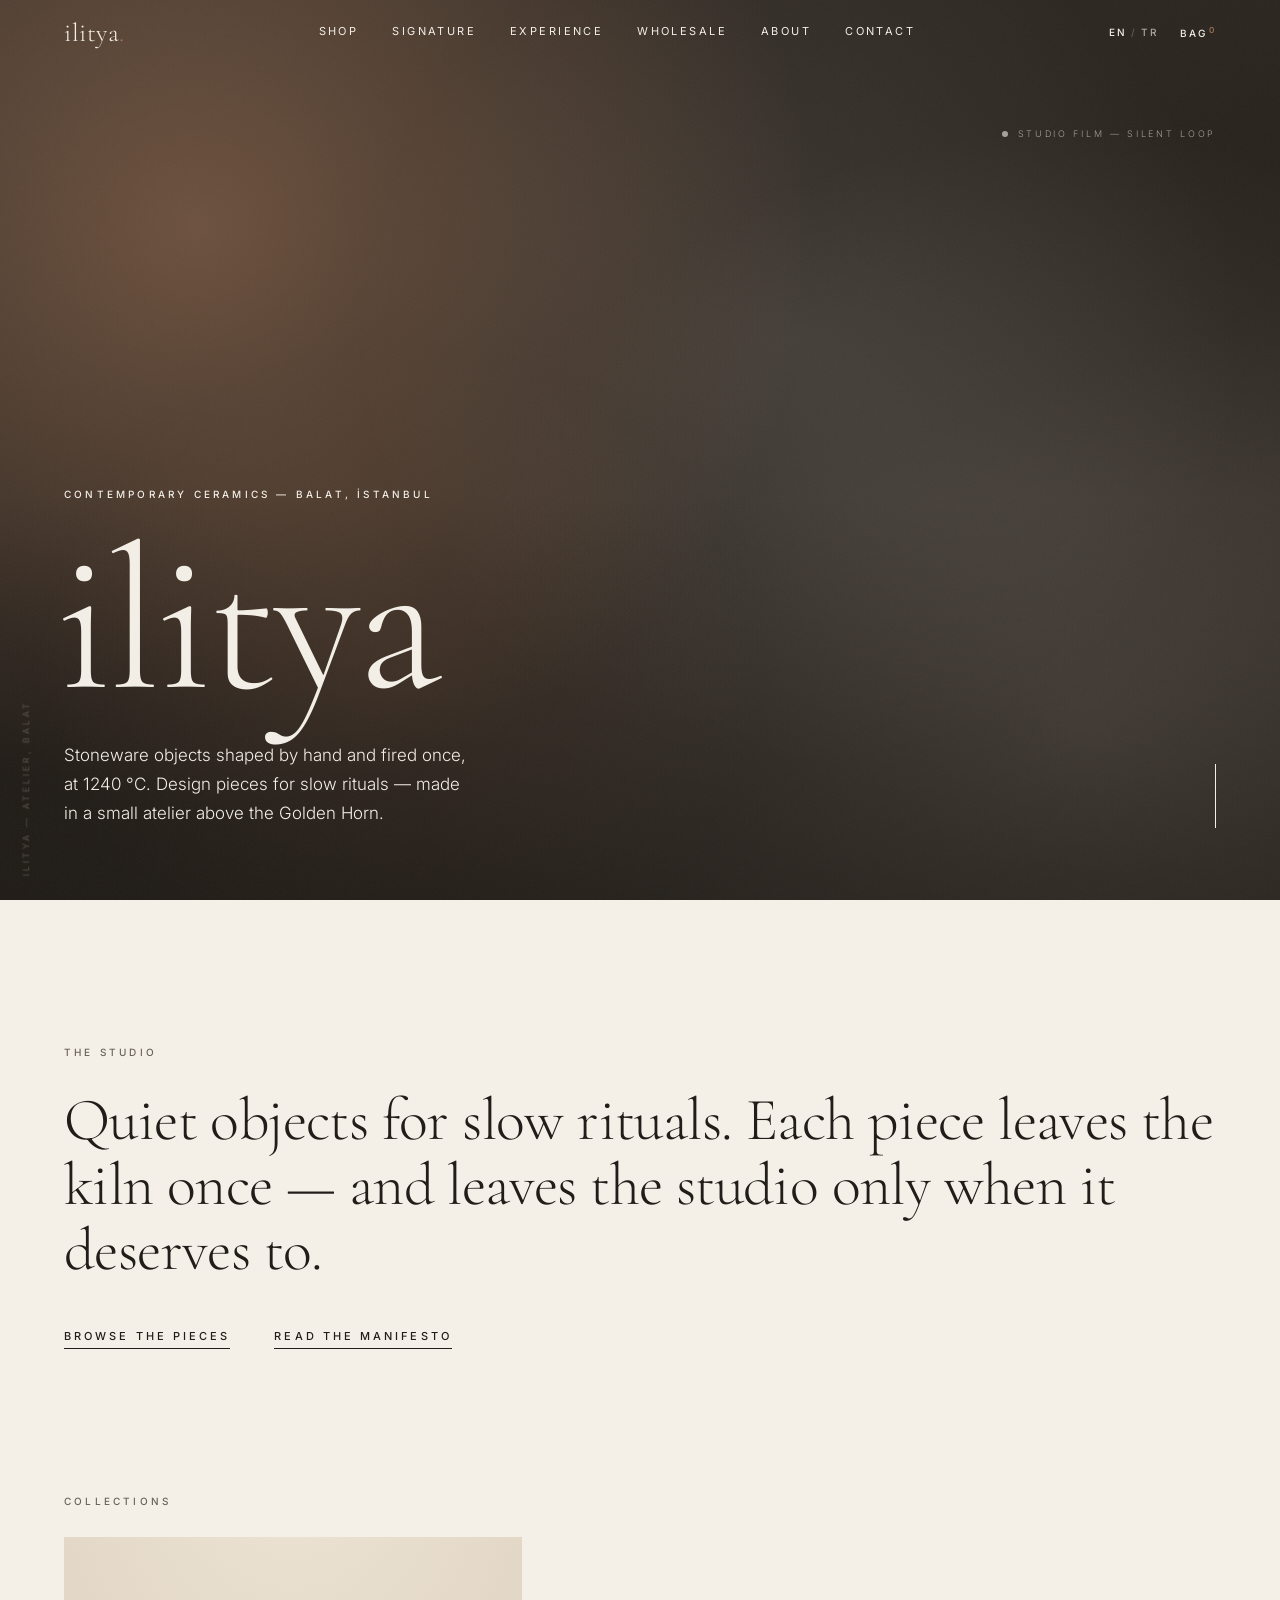
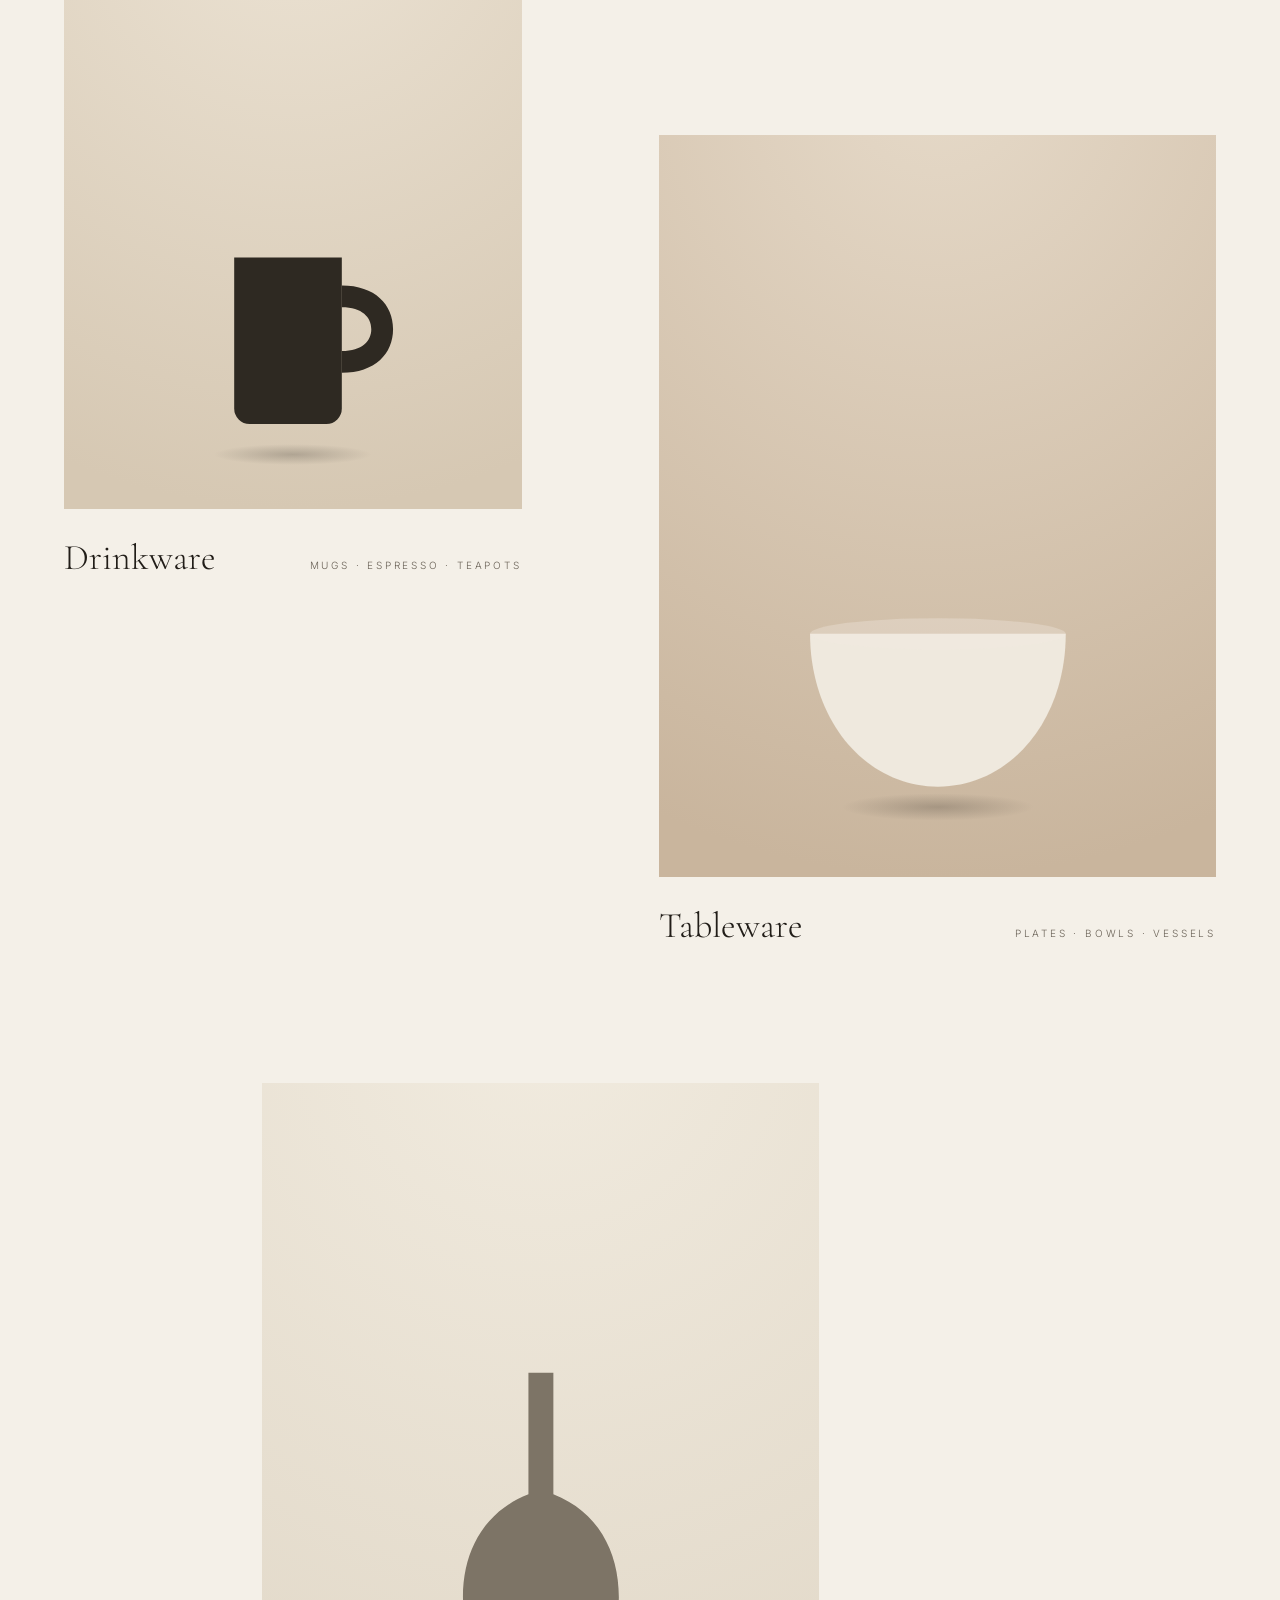
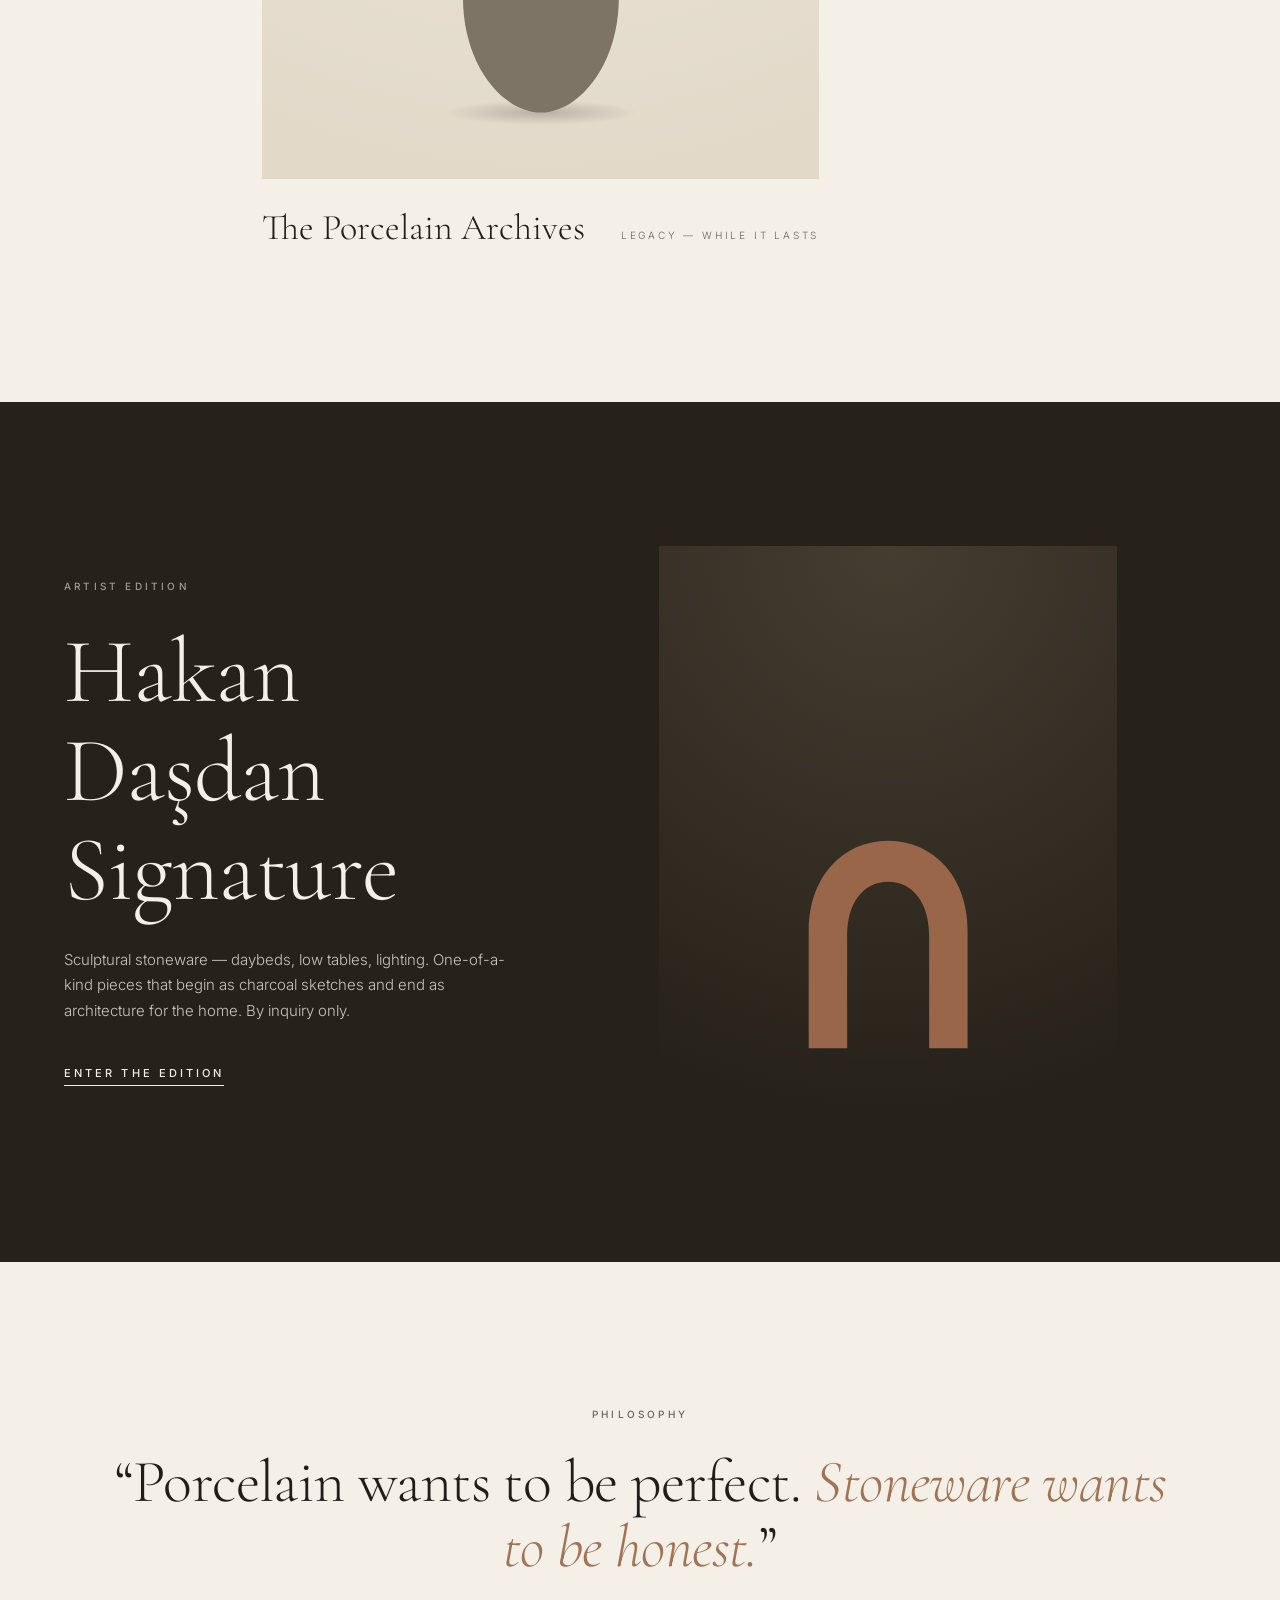
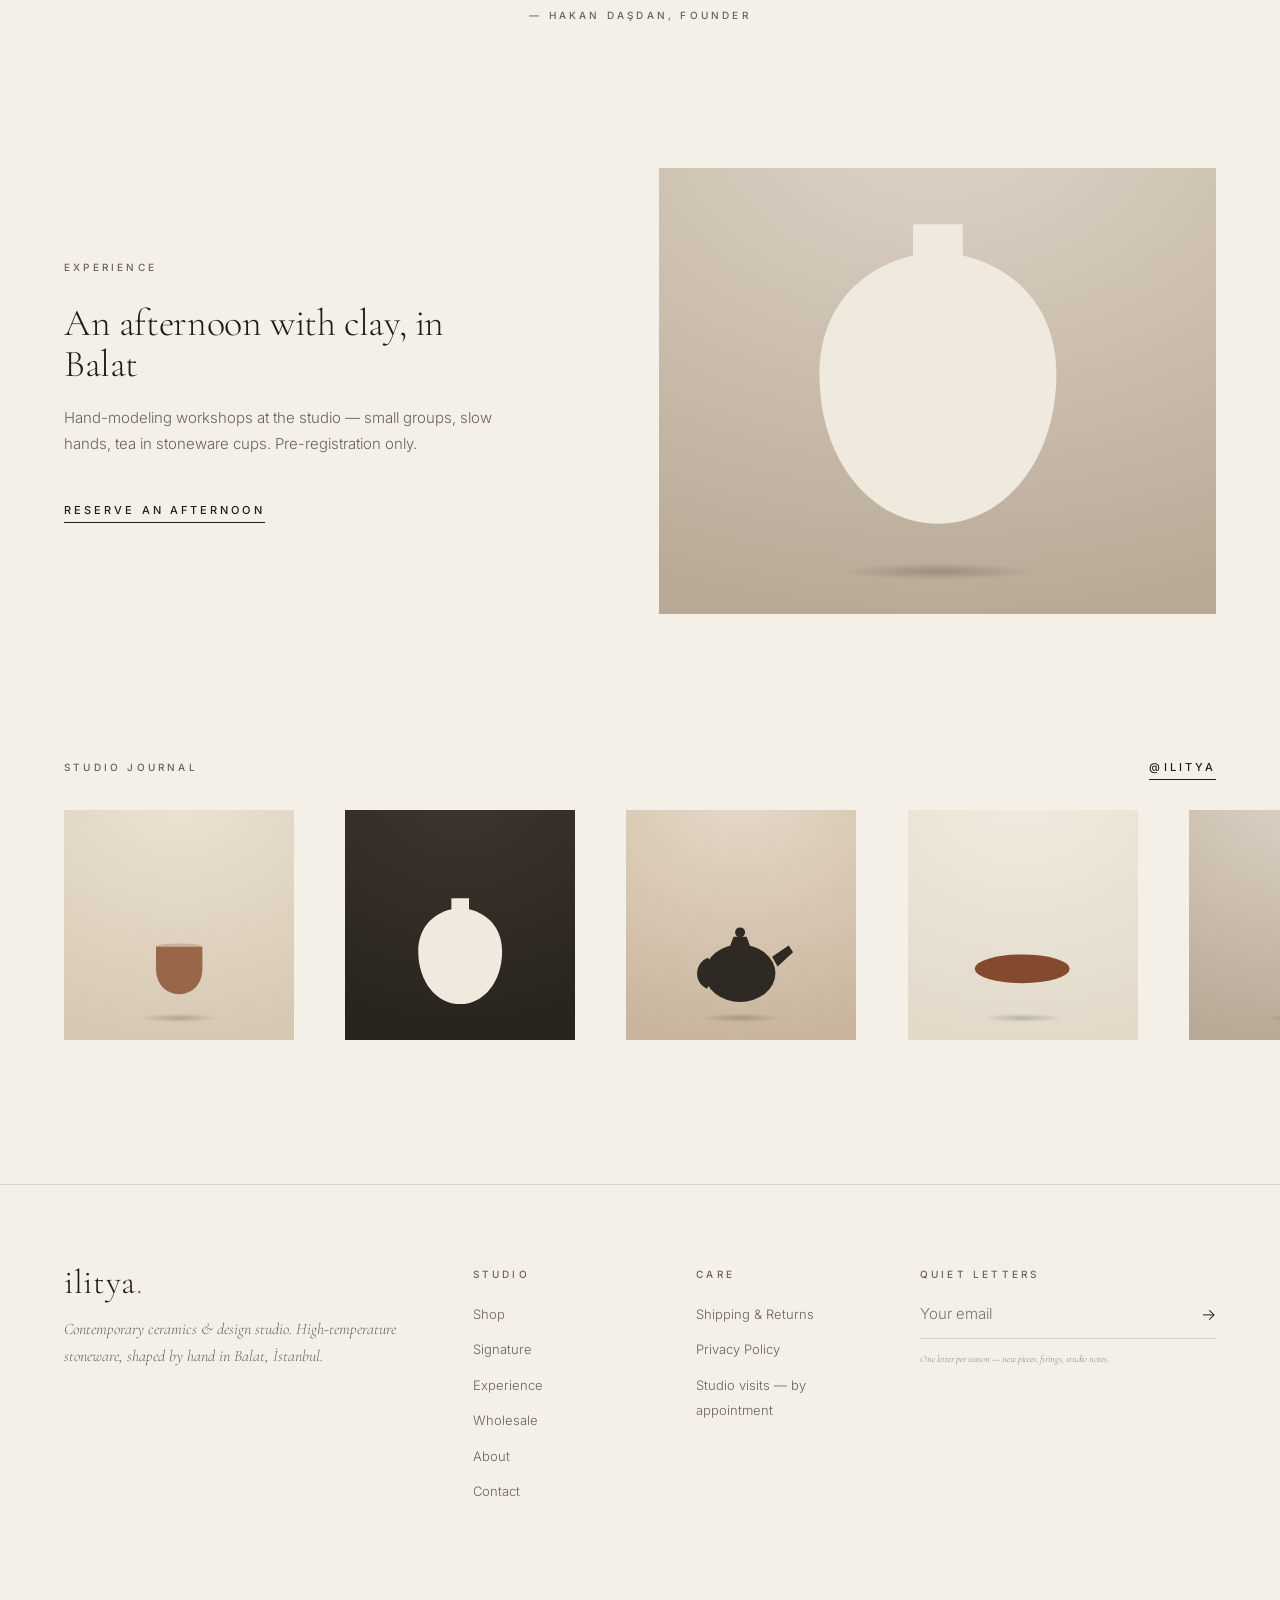
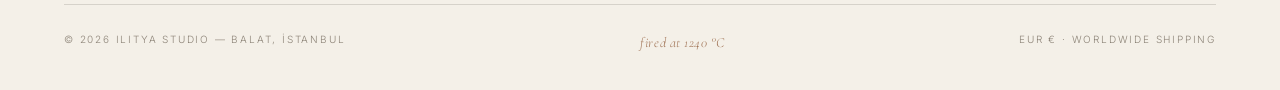
==== commit c3deaed7: "Light header text over the dark home hero Co-Authored-By: Claude Fable 5 <noreply@anthropic.com>" ====
--- a/index.html
+++ b/index.html
@@ -30,7 +30,7 @@
     </defs>
   </svg>
 
-  <header class="site-header">
+  <header class="site-header on-dark">
     <a class="brand" href="index.html">ilitya<i>.</i></a>
     <nav class="site-nav" aria-label="Primary">
       <a href="shop.html">Shop</a>
--- a/css/style.css
+++ b/css/style.css
@@ -148,8 +148,17 @@
   justify-content: space-between;
   gap: 24px;
   padding: 20px var(--gutter);
-  transition: background 0.5s var(--ease), padding 0.5s var(--ease), box-shadow 0.5s var(--ease);
-}
+  transition: background 0.5s var(--ease), padding 0.5s var(--ease), box-shadow 0.5s var(--ease), color 0.5s var(--ease);
+}
+
+/* header over a dark hero (home): light text until scrolled or the
+   light menu overlay opens, then back to ink */
+.site-header.on-dark:not(.is-scrolled) { color: var(--bone); }
+.site-header.on-dark:not(.is-scrolled) .lang { color: color-mix(in srgb, var(--bone) 65%, transparent); }
+.site-header.on-dark:not(.is-scrolled) .lang .on { color: var(--bone); }
+.nav-open .site-header.on-dark:not(.is-scrolled) { color: var(--ink); }
+.nav-open .site-header.on-dark:not(.is-scrolled) .lang { color: var(--ink-soft); }
+.nav-open .site-header.on-dark:not(.is-scrolled) .lang .on { color: var(--ink); }
 .site-header.is-scrolled {
   padding-top: 12px;
   padding-bottom: 12px;
@@ -205,8 +214,8 @@
 .menu-btn span {
   display: block;
   height: 1px;
-  background: var(--ink);
-  transition: transform 0.45s var(--ease);
+  background: currentColor;
+  transition: transform 0.45s var(--ease), background 0.5s var(--ease);
   transform-origin: center;
 }
 .nav-open .menu-btn span:first-child { transform: translateY(7.5px) rotate(45deg); }
